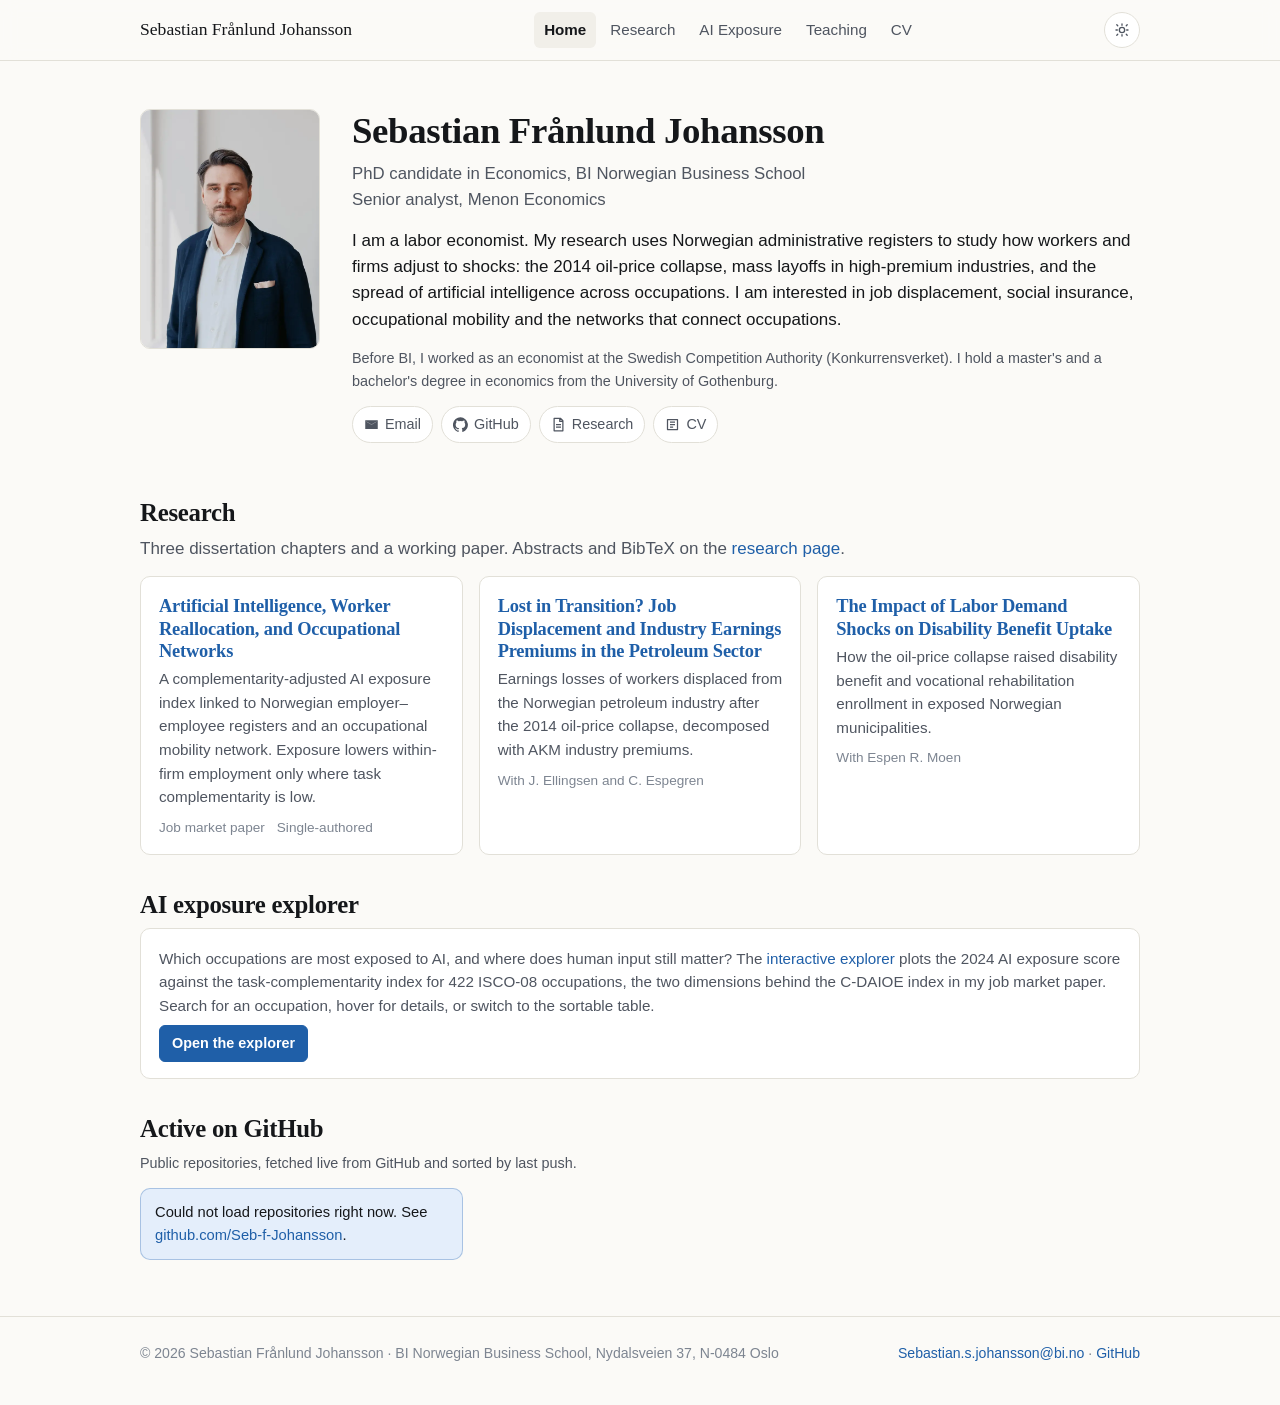
==== index.html @ c0b87c76 "Add files via upload" ====
<!doctype html>
<html lang="en">
<head>
<meta charset="utf-8">
<meta name="viewport" content="width=device-width, initial-scale=1">
<title>Sebastian Frånlund Johansson — Economist</title>
<meta name="description" content="PhD candidate in economics at BI Norwegian Business School and senior analyst at Menon Economics. Labor economics, worker reallocation, AI and occupations.">
<meta property="og:title" content="Sebastian Frånlund Johansson — Economist">
<meta property="og:description" content="PhD candidate in economics at BI Norwegian Business School and senior analyst at Menon Economics. Labor economics, worker reallocation, AI and occupations.">
<meta property="og:image" content="assets/photo.webp">
<link rel="icon" href="assets/favicon.svg" type="image/svg+xml">
<link rel="stylesheet" href="assets/style.css">
<script>
// apply saved theme before first paint to avoid a flash
try { var t = localStorage.getItem('theme'); if (t) document.documentElement.setAttribute('data-theme', t); } catch (e) {}
</script>

</head>
<body data-github="Seb-f-Johansson">
<header class="site-header">
  <div class="wrap">
    <a class="brand" href="index.html">Sebastian Frånlund Johansson</a>
    <nav class="main" id="nav" aria-label="Main">
      <a href="index.html" aria-current="page">Home</a>
      <a href="research.html">Research</a>
      <a href="exposure.html">AI Exposure</a>
      <a href="teaching.html">Teaching</a>
      <a href="cv.html">CV</a>
    </nav>
    <div style="display:flex;gap:8px;align-items:center">
      <button class="theme-btn" id="theme" type="button" aria-label="Toggle dark mode" title="Toggle dark mode">
        <svg width="16" height="16" viewBox="0 0 24 24" fill="none" stroke="currentColor" stroke-width="2" stroke-linecap="round" aria-hidden="true"><path class="sun" d="M12 3v2M12 19v2M4.2 4.2l1.4 1.4M18.4 18.4l1.4 1.4M3 12h2M19 12h2M4.2 19.8l1.4-1.4M18.4 5.6l1.4-1.4"/><circle class="sun" cx="12" cy="12" r="4"/><path class="moon" d="M21 12.8A9 9 0 1 1 11.2 3a7 7 0 0 0 9.8 9.8z" style="display:none"/></svg>
      </button>
      <button class="theme-btn nav-toggle" id="navToggle" type="button" aria-label="Menu" aria-expanded="false" aria-controls="nav">
        <svg width="16" height="16" viewBox="0 0 24 24" fill="none" stroke="currentColor" stroke-width="2" stroke-linecap="round" aria-hidden="true"><path d="M4 7h16M4 12h16M4 17h16"/></svg>
      </button>
    </div>
  </div>
</header>
<main class="wrap">

<section class="hero">
  <img src="assets/photo.webp" alt="Portrait of Sebastian Johansson" width="180" height="240">
  <div>
    <h1>Sebastian Frånlund Johansson</h1>
    <p class="role">PhD candidate in Economics, BI Norwegian Business School<br>Senior analyst, Menon Economics</p>
    <p>I am a labor economist. My research uses Norwegian administrative registers to study how workers and firms adjust to shocks: the 2014 oil-price collapse, mass layoffs in high-premium industries, and the spread of artificial intelligence across occupations. I am interested in job displacement, social insurance, occupational mobility and the networks that connect occupations.</p>
    <p class="muted small">Before BI, I worked as an economist at the Swedish Competition Authority (Konkurrensverket). I hold a master's and a bachelor's degree in economics from the University of Gothenburg.</p>
    <ul class="links">
      <li><a href="mailto:Sebastian.s.johansson@bi.no"><svg viewBox="0 0 24 24" aria-hidden="true"><path d="M2 5h20v14H2zM4 7v.5l8 5 8-5V7l-8 5z"/></svg>Email</a></li>
      <li><a href="https://github.com/Seb-f-Johansson" rel="me"><svg viewBox="0 0 24 24" aria-hidden="true"><path d="M12 .5a12 12 0 0 0-3.8 23.4c.6.1.8-.3.8-.6v-2c-3.3.7-4-1.6-4-1.6-.6-1.4-1.4-1.8-1.4-1.8-1.1-.7.1-.7.1-.7 1.2.1 1.8 1.2 1.8 1.2 1.1 1.9 2.8 1.3 3.5 1 .1-.8.4-1.3.8-1.6-2.7-.3-5.5-1.3-5.5-5.9 0-1.3.5-2.4 1.2-3.2-.1-.3-.5-1.5.1-3.2 0 0 1-.3 3.3 1.2a11.5 11.5 0 0 1 6 0c2.3-1.5 3.3-1.2 3.3-1.2.7 1.7.3 2.9.1 3.2.8.8 1.2 1.9 1.2 3.2 0 4.6-2.8 5.6-5.5 5.9.4.4.8 1.1.8 2.2v3.3c0 .3.2.7.8.6A12 12 0 0 0 12 .5z"/></svg>GitHub</a></li>
      <li><a href="research.html"><svg class="ln" viewBox="0 0 24 24" aria-hidden="true"><path d="M5 2h10l4 4v16H5zM14 3v4h4M8 12h8M8 16h8"/></svg>Research</a></li>
      <li><a href="cv.html"><svg class="ln" viewBox="0 0 24 24" aria-hidden="true"><path d="M4 4h16v16H4zM8 8h8M8 12h8M8 16h5"/></svg>CV</a></li>
    </ul>
  </div>
</section>

<h2>Research</h2>
<p class="muted">Three dissertation chapters and a working paper. Abstracts and BibTeX on the <a href="research.html">research page</a>.</p>
<div class="grid">
  <a class="card link" href="research.html#ai-reallocation">
    <h3>Artificial Intelligence, Worker Reallocation, and Occupational Networks</h3>
    <p>A complementarity-adjusted AI exposure index linked to Norwegian employer–employee registers and an occupational mobility network. Exposure lowers within-firm employment only where task complementarity is low.</p>
    <div class="meta"><span>Job market paper</span><span>Single-authored</span></div>
  </a>
  <a class="card link" href="research.html#lost-in-transition">
    <h3>Lost in Transition? Job Displacement and Industry Earnings Premiums in the Petroleum Sector</h3>
    <p>Earnings losses of workers displaced from the Norwegian petroleum industry after the 2014 oil-price collapse, decomposed with AKM industry premiums.</p>
    <div class="meta"><span>With J. Ellingsen and C. Espegren</span></div>
  </a>
  <a class="card link" href="research.html#disability">
    <h3>The Impact of Labor Demand Shocks on Disability Benefit Uptake</h3>
    <p>How the oil-price collapse raised disability benefit and vocational rehabilitation enrollment in exposed Norwegian municipalities.</p>
    <div class="meta"><span>With Espen R. Moen</span></div>
  </a>
</div>

<h2>AI exposure explorer</h2>
<div class="card">
  <p>Which occupations are most exposed to AI, and where does human input still matter? The <a href="exposure.html">interactive explorer</a> plots the 2024 AI exposure score against the task-complementarity index for 422 ISCO-08 occupations, the two dimensions behind the C-DAIOE index in my job market paper. Search for an occupation, hover for details, or switch to the sortable table.</p>
  <p style="margin:0"><a class="btn primary" href="exposure.html">Open the explorer</a></p>
</div>

<h2>Active on GitHub</h2>
<p class="muted small">Public repositories, fetched live from GitHub and sorted by last push.</p>
<div id="repos" class="grid" aria-live="polite">
  <div class="skeleton"></div><div class="skeleton"></div><div class="skeleton"></div>
</div>

</main>
<footer>
  <div class="wrap">
    <div>&copy; 2026 Sebastian Frånlund Johansson &middot; BI Norwegian Business School, Nydalsveien 37, N-0484 Oslo</div>
    <div><a href="mailto:Sebastian.s.johansson@bi.no">Sebastian.s.johansson@bi.no</a> &middot; <a href="https://github.com/Seb-f-Johansson">GitHub</a></div>
  </div>
</footer>
<script src="assets/site.js"></script>

</body>
</html>
---- assets/style.css ----
/* Sebastian Frånlund Johansson — personal site
   Plain CSS, no framework. Tokens on :root; dark mode via data-theme or OS. */

:root {
  color-scheme: light;
  --bg: #fbfaf7;
  --bg-2: #f1efe9;
  --card: #ffffff;
  --ink: #15171a;
  --ink-2: #4f5560;
  --ink-3: #7d8591;
  --line: #e2e0d8;
  --accent: #1f5fa8;
  --accent-2: #2a78d6;
  --accent-soft: #e4eefb;
  --on-accent: #ffffff;
  --q1: #eb6834;   /* high exposure, low complementarity */
  --q2: #2a78d6;   /* high exposure, high complementarity */
  --q3: #1baf7a;   /* low exposure, high complementarity */
  --q4: #8b9099;   /* low exposure, low complementarity (neutral) */
  --radius: 10px;
  --maxw: 1040px;
  --serif: Georgia, "Times New Roman", serif;
  --sans: -apple-system, BlinkMacSystemFont, "Segoe UI", Inter, Roboto, Helvetica, Arial, sans-serif;
  --mono: ui-monospace, SFMono-Regular, Menlo, Consolas, monospace;
}
@media (prefers-color-scheme: dark) {
  :root:not([data-theme="light"]) {
    color-scheme: dark;
    --bg: #15171a; --bg-2: #1c1f24; --card: #1f2329; --ink: #ecebe6; --ink-2: #b9bcc3; --ink-3: #868c96;
    --line: #2d323a; --accent: #6aa5ee; --accent-2: #3987e5; --accent-soft: #1d2a3c; --on-accent: #0e1a2b;
    --q1: #d95926; --q2: #3987e5; --q3: #199e70; --q4: #7a808a;
  }
}
:root[data-theme="dark"] {
  color-scheme: dark;
  --bg: #15171a; --bg-2: #1c1f24; --card: #1f2329; --ink: #ecebe6; --ink-2: #b9bcc3; --ink-3: #868c96;
  --line: #2d323a; --accent: #6aa5ee; --accent-2: #3987e5; --accent-soft: #1d2a3c; --on-accent: #0e1a2b;
  --q1: #d95926; --q2: #3987e5; --q3: #199e70; --q4: #7a808a;
}

* { box-sizing: border-box; }
html { scroll-behavior: smooth; }
body {
  margin: 0; background: var(--bg); color: var(--ink);
  font-family: var(--sans); font-size: 17px; line-height: 1.55;
  -webkit-font-smoothing: antialiased;
}
a { color: var(--accent); text-decoration: none; }
a:hover { text-decoration: underline; }
h1, h2, h3 { font-family: var(--serif); font-weight: 600; letter-spacing: -0.01em; line-height: 1.2; margin: 0 0 .5rem; }
h1 { font-size: 2.3rem; }
h2 { font-size: 1.55rem; margin-top: 2.2rem; }
h3 { font-size: 1.15rem; }
p { margin: .4rem 0 .9rem; }
.muted { color: var(--ink-2); }
.small { font-size: .9rem; }
.mono { font-family: var(--mono); font-size: .88em; }
code { font-family: var(--mono); font-size: .9em; background: var(--bg-2); padding: .1em .35em; border-radius: 4px; }

.wrap { max-width: var(--maxw); margin: 0 auto; padding: 0 20px; }

/* header / nav */
.site-header { position: sticky; top: 0; z-index: 20; background: color-mix(in srgb, var(--bg) 88%, transparent); backdrop-filter: blur(8px); border-bottom: 1px solid var(--line); }
.site-header .wrap { display: flex; align-items: center; justify-content: space-between; gap: 16px; height: 60px; }
.brand { font-family: var(--serif); font-size: 1.1rem; color: var(--ink); white-space: nowrap; }
.brand:hover { text-decoration: none; }
nav.main { display: flex; gap: 4px; align-items: center; }
nav.main a { padding: 6px 10px; border-radius: 6px; color: var(--ink-2); font-size: .95rem; }
nav.main a:hover { background: var(--bg-2); text-decoration: none; color: var(--ink); }
nav.main a[aria-current="page"] { color: var(--ink); background: var(--bg-2); font-weight: 600; }
.theme-btn { border: 1px solid var(--line); background: var(--card); color: var(--ink-2); border-radius: 999px; width: 36px; height: 36px; cursor: pointer; display: grid; place-items: center; }
.theme-btn:hover { color: var(--ink); }
.nav-toggle { display: none; }
@media (max-width: 720px) {
  nav.main { display: none; position: absolute; top: 60px; left: 0; right: 0; background: var(--bg); border-bottom: 1px solid var(--line); flex-direction: column; align-items: stretch; padding: 8px 12px 12px; }
  nav.main.open { display: flex; }
  .nav-toggle { display: inline-grid; }
  h1 { font-size: 1.8rem; }
}

/* hero */
.hero { display: grid; grid-template-columns: 180px 1fr; gap: 32px; align-items: start; padding: 48px 0 20px; }
.hero img { width: 180px; height: 240px; object-fit: cover; border-radius: var(--radius); border: 1px solid var(--line); background: var(--bg-2); }
.hero .role { color: var(--ink-2); font-size: 1.05rem; margin-top: .2rem; }
.links { display: flex; flex-wrap: wrap; gap: 8px; margin: 14px 0 0; padding: 0; list-style: none; }
.links a { display: inline-flex; align-items: center; gap: 6px; padding: 6px 11px; border: 1px solid var(--line); border-radius: 999px; background: var(--card); color: var(--ink-2); font-size: .9rem; }
.links a:hover { color: var(--ink); border-color: var(--ink-3); text-decoration: none; }
.links svg { width: 15px; height: 15px; fill: currentColor; }
.links svg.ln { fill: none; stroke: currentColor; stroke-width: 2; stroke-linejoin: round; }
@media (max-width: 720px) { .hero { grid-template-columns: 1fr; gap: 18px; padding-top: 28px; } .hero img { width: 140px; height: 186px; } }

/* cards */
.grid { display: grid; grid-template-columns: repeat(auto-fill, minmax(260px, 1fr)); gap: 16px; margin: 12px 0; }
.card { background: var(--card); border: 1px solid var(--line); border-radius: var(--radius); padding: 18px 18px 16px; }
.card h3 { margin-bottom: .35rem; }
.card p { margin: 0 0 .5rem; color: var(--ink-2); font-size: .95rem; }
.card .meta { display: flex; gap: 12px; flex-wrap: wrap; color: var(--ink-3); font-size: .85rem; margin-top: 8px; }
.card .meta span { display: inline-flex; align-items: center; gap: 5px; }
.dot { width: 10px; height: 10px; border-radius: 50%; display: inline-block; background: var(--ink-3); }
.tag { display: inline-block; font-size: .78rem; padding: 2px 8px; border-radius: 999px; background: var(--accent-soft); color: var(--accent); margin-right: 6px; }
.card.link { transition: transform .12s ease, border-color .12s ease; }
.card.link:hover { transform: translateY(-2px); border-color: var(--ink-3); }

/* papers */
.paper { border-top: 1px solid var(--line); padding: 20px 0 14px; }
.paper:last-child { border-bottom: 1px solid var(--line); }
.paper h3 { font-size: 1.2rem; }
.paper .byline { color: var(--ink-2); margin: 2px 0 8px; }
.paper .status { font-size: .8rem; text-transform: uppercase; letter-spacing: .06em; color: var(--ink-3); }
.paper details { margin-top: 6px; }
.paper summary { cursor: pointer; color: var(--accent); font-size: .95rem; user-select: none; }
.paper summary:hover { text-decoration: underline; }
.paper .abstract { margin-top: 8px; color: var(--ink-2); font-size: .97rem; }
.paper .actions { display: flex; flex-wrap: wrap; gap: 8px; margin-top: 10px; }
.btn { display: inline-flex; align-items: center; gap: 6px; padding: 6px 12px; border-radius: 6px; border: 1px solid var(--line); background: var(--card); color: var(--ink); font-size: .9rem; cursor: pointer; font-family: inherit; }
.btn:hover { border-color: var(--ink-3); text-decoration: none; }
.btn.primary { background: var(--accent); border-color: var(--accent); color: var(--on-accent); font-weight: 600; }
.btn.primary:hover { filter: brightness(1.08); }
pre.bib { display: none; background: var(--bg-2); border: 1px solid var(--line); border-radius: 6px; padding: 12px; font-family: var(--mono); font-size: .82rem; overflow: auto; white-space: pre; margin-top: 8px; }
pre.bib.open { display: block; }

/* lists */
ul.clean { list-style: none; padding: 0; margin: 0; }
ul.clean li { padding: 8px 0; border-bottom: 1px solid var(--line); }
ul.clean li:last-child { border-bottom: 0; }
.two { display: grid; grid-template-columns: 1fr 1fr; gap: 28px; }
@media (max-width: 720px) { .two { grid-template-columns: 1fr; } }

/* exposure explorer */
.viz { background: var(--card); border: 1px solid var(--line); border-radius: var(--radius); padding: 16px; }
.viz .controls { display: flex; flex-wrap: wrap; gap: 10px; align-items: center; margin-bottom: 10px; }
.viz input[type="search"] { flex: 1 1 260px; padding: 8px 12px; border: 1px solid var(--line); border-radius: 6px; background: var(--bg); color: var(--ink); font-size: .95rem; font-family: inherit; }
.viz select { padding: 8px 10px; border: 1px solid var(--line); border-radius: 6px; background: var(--bg); color: var(--ink); font-family: inherit; }
.viz svg { width: 100%; height: auto; display: block; }
.viz .legend { display: flex; flex-wrap: wrap; gap: 14px; font-size: .86rem; color: var(--ink-2); margin-top: 8px; }
.viz .legend span { display: inline-flex; align-items: center; gap: 6px; }
.tooltip { position: absolute; pointer-events: none; background: var(--card); color: var(--ink); border: 1px solid var(--line); border-radius: 6px; padding: 8px 10px; font-size: .85rem; box-shadow: 0 6px 20px rgba(0,0,0,.12); max-width: 280px; display: none; z-index: 30; }
.tooltip b { display: block; margin-bottom: 2px; }
.tooltip .q { font-size: .78rem; color: var(--ink-3); }
.pt { cursor: pointer; }
.axis text { fill: var(--ink-3); font-size: 11px; font-family: var(--sans); }
.axis line, .axis path { stroke: var(--line); }
.axis-title { fill: var(--ink-2); font-size: 12px; font-family: var(--sans); }
.ref line { stroke: var(--ink-3); stroke-dasharray: 4 4; }
.qlabel { fill: var(--ink-3); font-size: 11px; font-family: var(--sans); }
.hl text { fill: var(--ink); font-size: 11px; font-family: var(--sans); paint-order: stroke; stroke: var(--card); stroke-width: 3px; }
table.data { width: 100%; border-collapse: collapse; font-size: .9rem; }
table.data th, table.data td { text-align: left; padding: 6px 8px; border-bottom: 1px solid var(--line); }
table.data th { color: var(--ink-3); font-weight: 600; cursor: pointer; white-space: nowrap; }
table.data td.num, table.data th.num { text-align: right; font-variant-numeric: tabular-nums; }
.table-wrap { max-height: 420px; overflow: auto; border: 1px solid var(--line); border-radius: 6px; margin-top: 10px; }

/* footer */
footer { border-top: 1px solid var(--line); margin-top: 56px; padding: 26px 0 40px; color: var(--ink-3); font-size: .88rem; }
footer .wrap { display: flex; flex-wrap: wrap; gap: 16px; justify-content: space-between; }

/* misc */
.notice { background: var(--accent-soft); border: 1px solid color-mix(in srgb, var(--accent) 30%, transparent); border-radius: var(--radius); padding: 12px 14px; font-size: .92rem; }
.skeleton { height: 92px; border-radius: var(--radius); background: linear-gradient(90deg, var(--bg-2), var(--card), var(--bg-2)); background-size: 200% 100%; animation: sh 1.2s infinite; }
@keyframes sh { from { background-position: 200% 0 } to { background-position: -200% 0 } }
.pdf-frame { width: 100%; height: 80vh; border: 1px solid var(--line); border-radius: var(--radius); background: var(--bg-2); }
.kv { display: grid; grid-template-columns: 120px 1fr; gap: 6px 16px; }
.kv dt { color: var(--ink-3); }
.kv dd { margin: 0; }
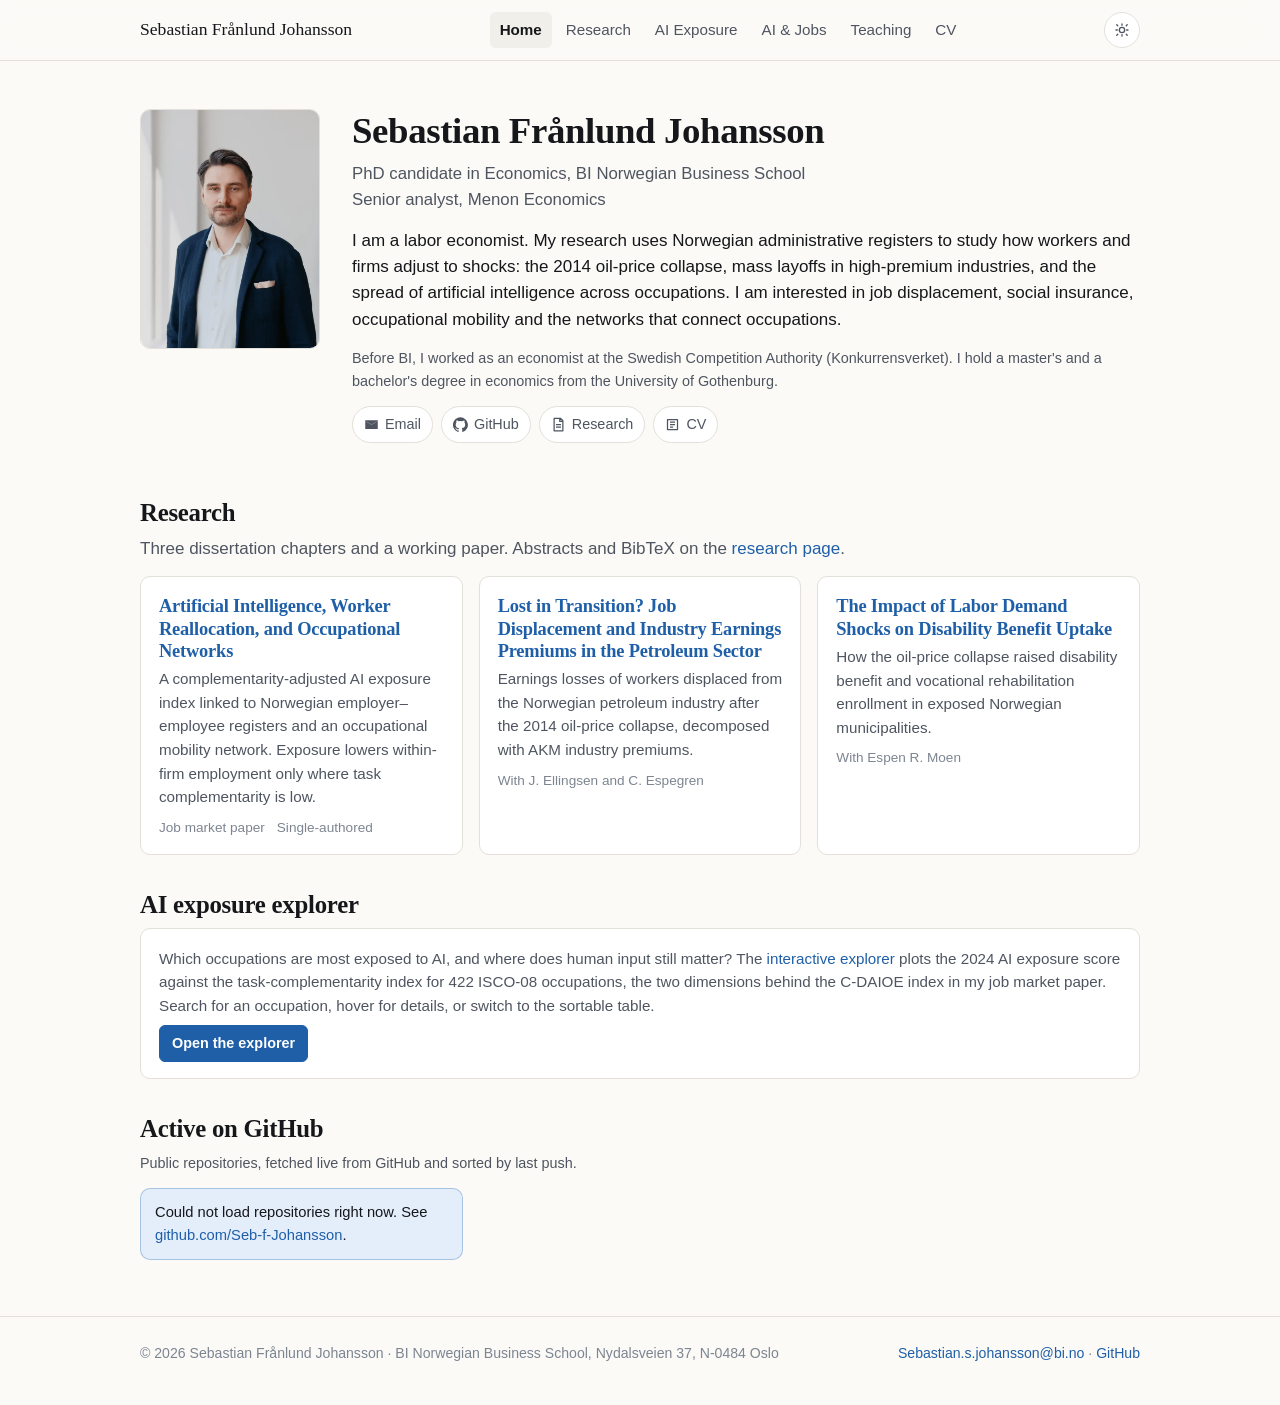
==== commit 08822420: "Add files via upload" ====
--- a/index.html
+++ b/index.html
@@ -24,6 +24,7 @@
       <a href="index.html" aria-current="page">Home</a>
       <a href="research.html">Research</a>
       <a href="exposure.html">AI Exposure</a>
+      <a href="jobs.html">AI &amp; Jobs</a>
       <a href="teaching.html">Teaching</a>
       <a href="cv.html">CV</a>
     </nav>
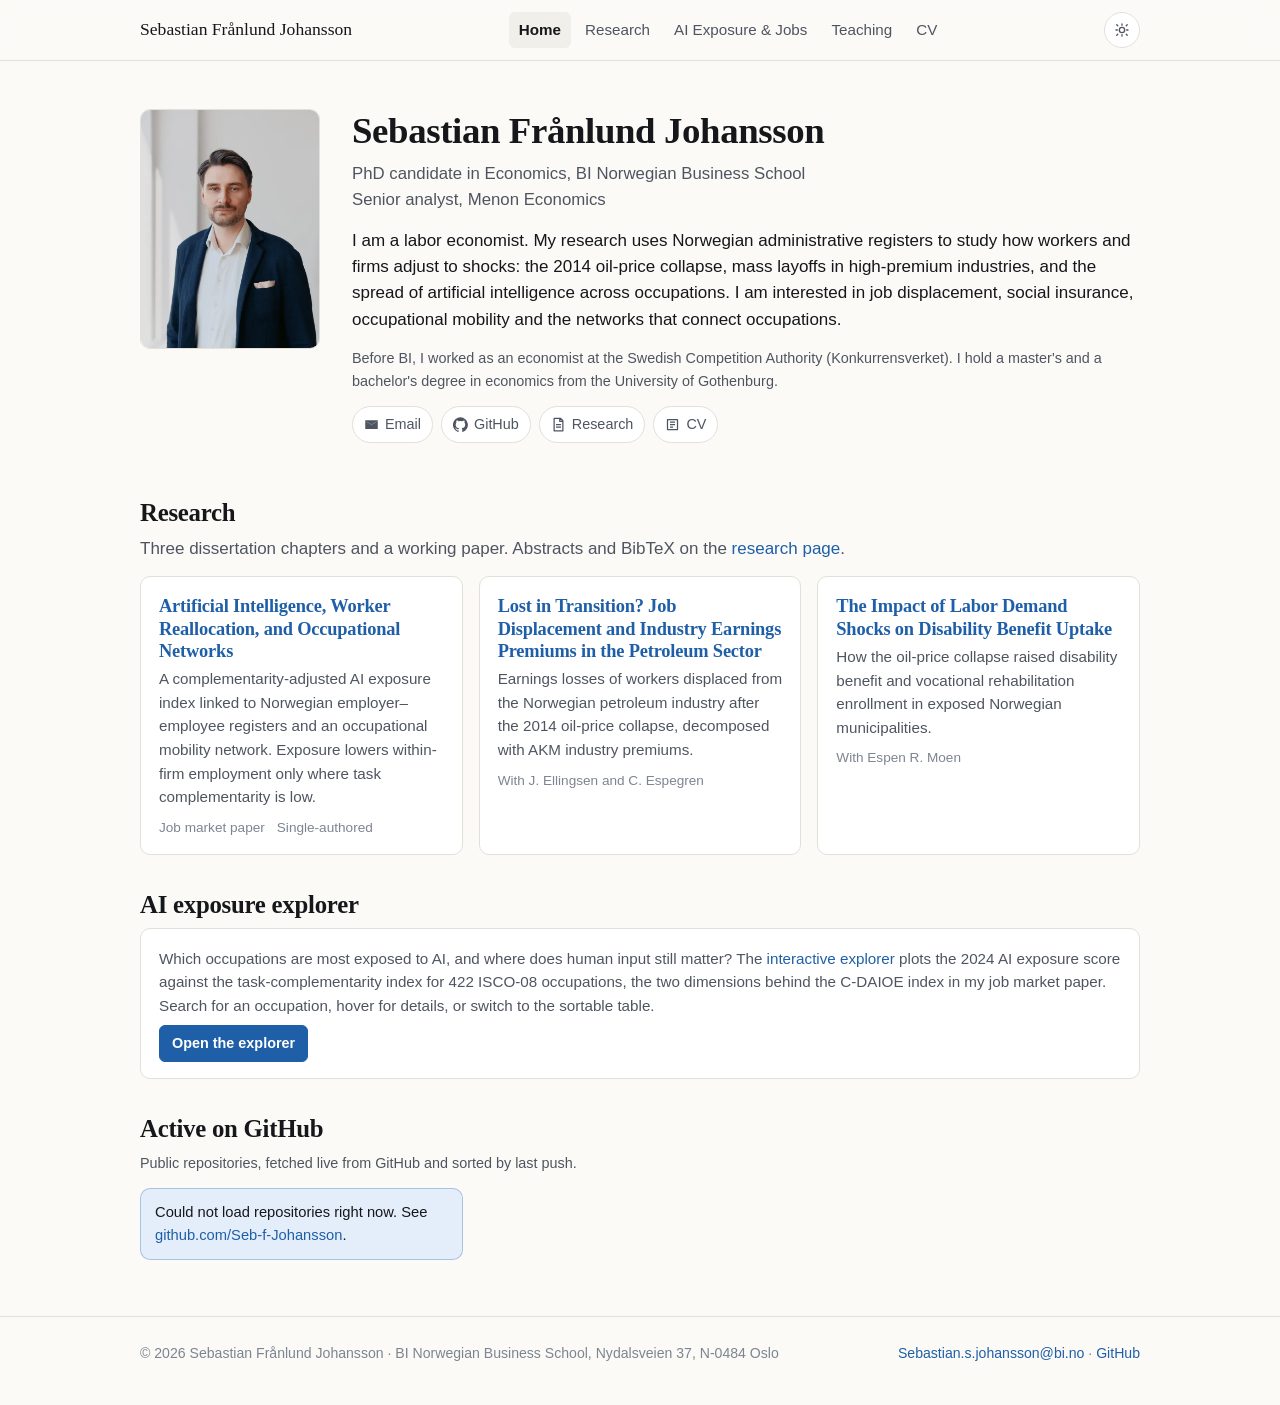
==== commit 6fe18b52: "AI exposure and jobs: paper quadrant definitions, explorer as first tab" ====
--- a/index.html
+++ b/index.html
@@ -9,7 +9,7 @@
 <meta property="og:description" content="PhD candidate in economics at BI Norwegian Business School and senior analyst at Menon Economics. Labor economics, worker reallocation, AI and occupations.">
 <meta property="og:image" content="assets/photo.webp">
 <link rel="icon" href="assets/favicon.svg" type="image/svg+xml">
-<link rel="stylesheet" href="assets/style.css">
+<link rel="stylesheet" href="assets/style.css?v=93b2acac">
 <script>
 // apply saved theme before first paint to avoid a flash
 try { var t = localStorage.getItem('theme'); if (t) document.documentElement.setAttribute('data-theme', t); } catch (e) {}
@@ -23,8 +23,7 @@
     <nav class="main" id="nav" aria-label="Main">
       <a href="index.html" aria-current="page">Home</a>
       <a href="research.html">Research</a>
-      <a href="exposure.html">AI Exposure</a>
-      <a href="jobs.html">AI &amp; Jobs</a>
+      <a href="jobs.html">AI Exposure &amp; Jobs</a>
       <a href="teaching.html">Teaching</a>
       <a href="cv.html">CV</a>
     </nav>
@@ -78,8 +77,8 @@
 
 <h2>AI exposure explorer</h2>
 <div class="card">
-  <p>Which occupations are most exposed to AI, and where does human input still matter? The <a href="exposure.html">interactive explorer</a> plots the 2024 AI exposure score against the task-complementarity index for 422 ISCO-08 occupations, the two dimensions behind the C-DAIOE index in my job market paper. Search for an occupation, hover for details, or switch to the sortable table.</p>
-  <p style="margin:0"><a class="btn primary" href="exposure.html">Open the explorer</a></p>
+  <p>Which occupations are most exposed to AI, and where does human input still matter? The <a href="jobs.html#exp">interactive explorer</a> plots the 2024 AI exposure score against the task-complementarity index for 422 ISCO-08 occupations, the two dimensions behind the C-DAIOE index in my job market paper. Search for an occupation, hover for details, or switch to the sortable table.</p>
+  <p style="margin:0"><a class="btn primary" href="jobs.html#exp">Open the explorer</a></p>
 </div>
 
 <h2>Active on GitHub</h2>
@@ -95,7 +94,7 @@
     <div><a href="mailto:Sebastian.s.johansson@bi.no">Sebastian.s.johansson@bi.no</a> &middot; <a href="https://github.com/Seb-f-Johansson">GitHub</a></div>
   </div>
 </footer>
-<script src="assets/site.js"></script>
+<script src="assets/site.js?v=0dadcda1"></script>
 
 </body>
 </html>
--- a/assets/style.css
+++ b/assets/style.css
@@ -18,6 +18,7 @@
   --q2: #2a78d6;   /* high exposure, high complementarity */
   --q3: #1baf7a;   /* low exposure, high complementarity */
   --q4: #8b9099;   /* low exposure, low complementarity (neutral) */
+  --pos: #2f8f5b; --neg: #c8553d; --s1: #a3c3ea; --s2: #6f9fdb; --s3: #3f7ccb; --s4: #1f5fa8; --s5: #0e3566;   /* exposure quintiles, low -> high */
   --radius: 10px;
   --maxw: 1040px;
   --serif: Georgia, "Times New Roman", serif;
@@ -30,6 +31,7 @@
     --bg: #15171a; --bg-2: #1c1f24; --card: #1f2329; --ink: #ecebe6; --ink-2: #b9bcc3; --ink-3: #868c96;
     --line: #2d323a; --accent: #6aa5ee; --accent-2: #3987e5; --accent-soft: #1d2a3c; --on-accent: #0e1a2b;
     --q1: #d95926; --q2: #3987e5; --q3: #199e70; --q4: #7a808a;
+    --pos: #47b07a; --neg: #e0775f; --s1: #33547f; --s2: #3f72b3; --s3: #5b93dc; --s4: #8db8ef; --s5: #cfe2fa;
   }
 }
 :root[data-theme="dark"] {
@@ -37,6 +39,7 @@
   --bg: #15171a; --bg-2: #1c1f24; --card: #1f2329; --ink: #ecebe6; --ink-2: #b9bcc3; --ink-3: #868c96;
   --line: #2d323a; --accent: #6aa5ee; --accent-2: #3987e5; --accent-soft: #1d2a3c; --on-accent: #0e1a2b;
   --q1: #d95926; --q2: #3987e5; --q3: #199e70; --q4: #7a808a;
+  --pos: #47b07a; --neg: #e0775f; --s1: #33547f; --s2: #3f72b3; --s3: #5b93dc; --s4: #8db8ef; --s5: #cfe2fa;
 }
 
 * { box-sizing: border-box; }
@@ -163,3 +166,37 @@
 .kv { display: grid; grid-template-columns: 120px 1fr; gap: 6px 16px; }
 .kv dt { color: var(--ink-3); }
 .kv dd { margin: 0; }
+
+/* AI and Norwegian jobs page */
+.stats { display: grid; grid-template-columns: repeat(auto-fit, minmax(190px, 1fr)); gap: 12px; margin: 14px 0 6px; }
+.stat { background: var(--card); border: 1px solid var(--line); border-radius: var(--radius); padding: 14px 16px; }
+.stat .v { font-family: var(--serif); font-size: 1.9rem; line-height: 1.1; font-variant-numeric: tabular-nums; }
+.stat .l { color: var(--ink-2); font-size: .86rem; margin-top: 4px; }
+.seg { display: inline-flex; flex-wrap: wrap; max-width: 100%; border: 1px solid var(--line); border-radius: 6px; overflow: hidden; }
+.seg button { border: 0; background: var(--bg); color: var(--ink-2); padding: 7px 11px; font: inherit; font-size: .88rem; cursor: pointer; }
+.seg button + button { border-left: 1px solid var(--line); }
+.seg button[aria-pressed="true"] { background: var(--accent); color: var(--on-accent); font-weight: 600; }
+.ctl-label { font-size: .82rem; color: var(--ink-3); margin-right: 2px; }
+.chart { position: relative; }
+.chart svg text { font-family: var(--sans); }
+.ln-label { font-size: 11px; fill: var(--ink-2); paint-order: stroke; stroke: var(--card); stroke-width: 3px; }
+.marker line { stroke: var(--ink-3); stroke-dasharray: 3 3; }
+.marker text { fill: var(--ink-3); font-size: 11px; }
+.cross line { stroke: var(--ink-3); }
+.tooltip table { border-collapse: collapse; font-size: .82rem; }
+.tooltip td { padding: 1px 6px 1px 0; }
+.tooltip td.num { text-align: right; font-variant-numeric: tabular-nums; }
+.sw { display: inline-block; width: 14px; height: 3px; border-radius: 2px; vertical-align: middle; margin-right: 4px; }
+.occ-card { display: grid; grid-template-columns: 1fr 1fr; gap: 18px; margin-top: 12px; }
+@media (max-width: 720px) { .occ-card { grid-template-columns: 1fr; } }
+.kv { display: grid; grid-template-columns: auto 1fr; gap: 3px 12px; font-size: .92rem; }
+.kv dt { color: var(--ink-3); }
+.kv dd { margin: 0; font-variant-numeric: tabular-nums; }
+.caveat { border-left: 3px solid var(--line); padding: 2px 0 2px 12px; color: var(--ink-2); font-size: .93rem; }
+table.data.heat td.num { font-variant-numeric: tabular-nums; }
+table.data.heat td.cell { text-align: right; }
+.two > div { min-width: 0; overflow-x: auto; }
+.tabs { display: flex; flex-wrap: wrap; gap: 4px; border-bottom: 1px solid var(--line); margin: 18px 0 8px; }
+.tabs button { border: 0; background: transparent; color: var(--ink-2); padding: 9px 14px; font: inherit; font-size: .95rem; cursor: pointer; border-bottom: 2px solid transparent; margin-bottom: -1px; }
+.tabs button:hover { color: var(--ink); }
+.tabs button[aria-selected="true"] { color: var(--ink); border-bottom-color: var(--accent); font-weight: 600; }
